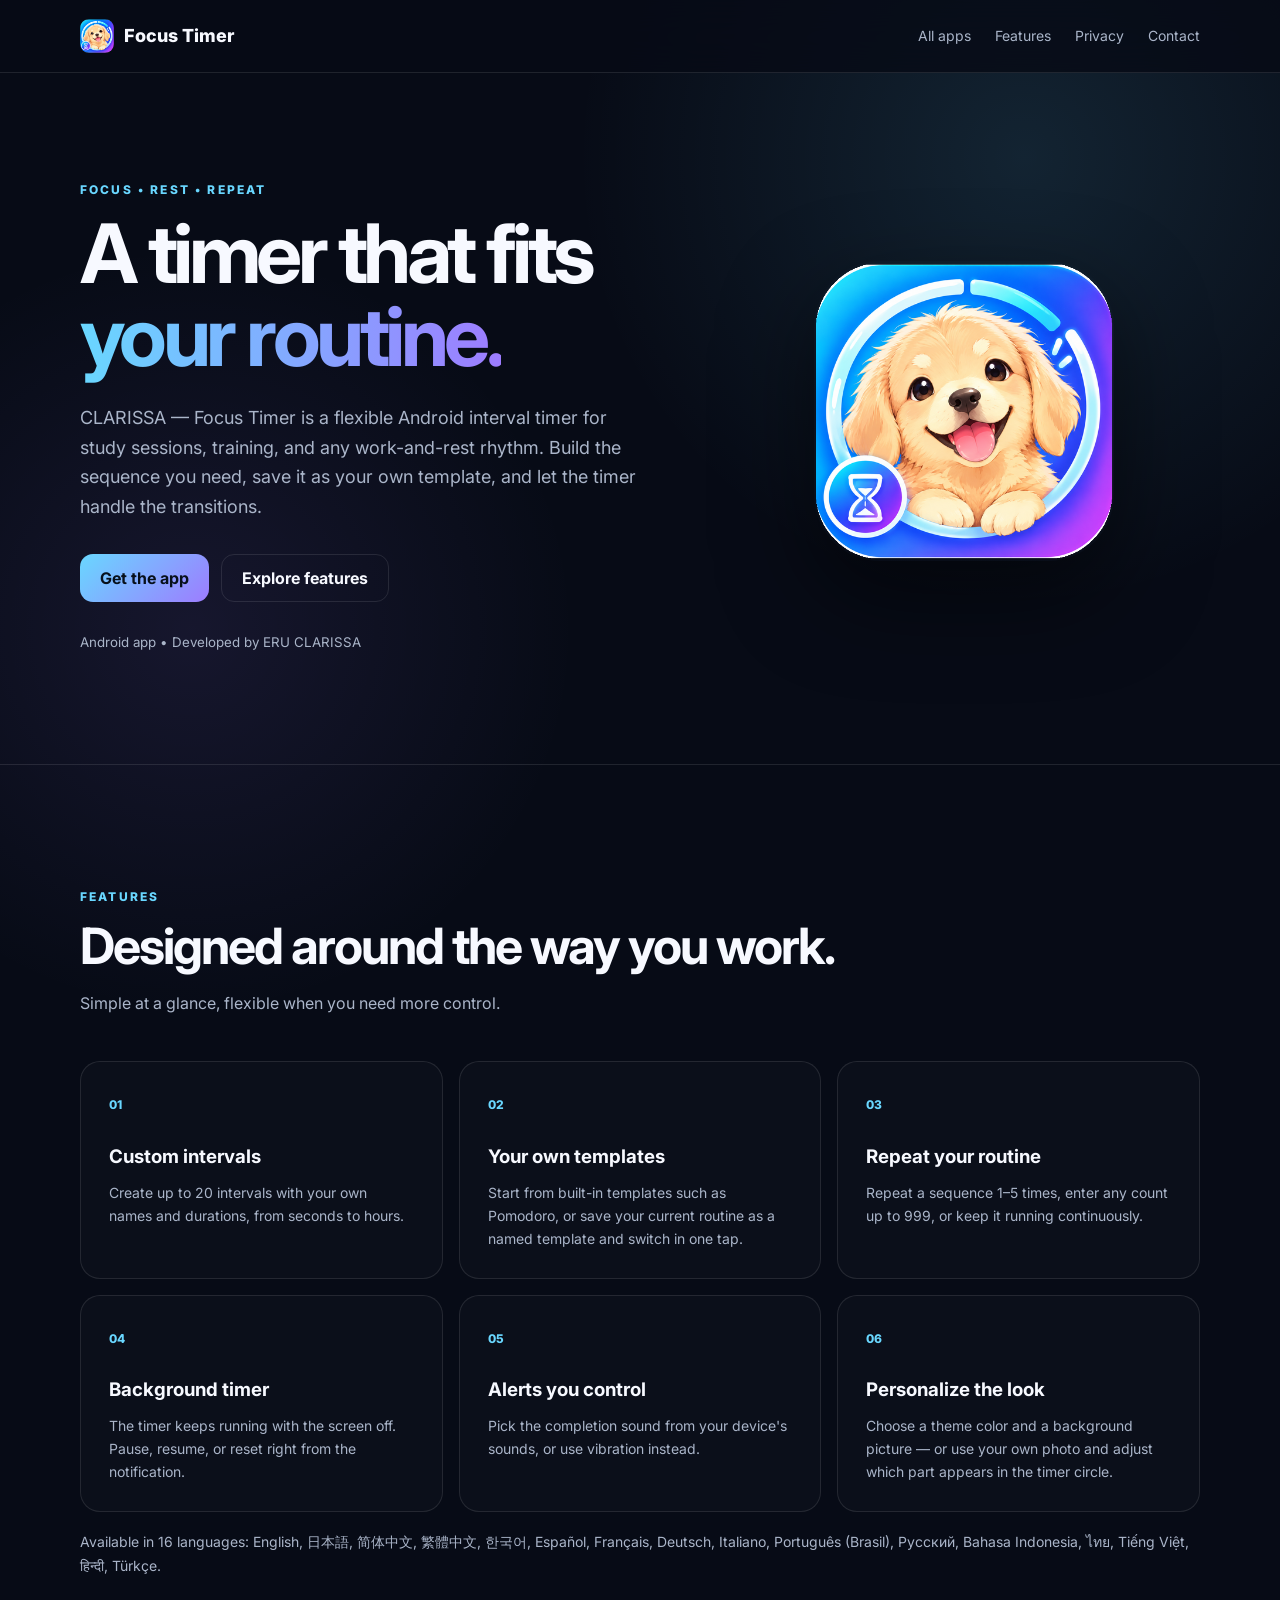
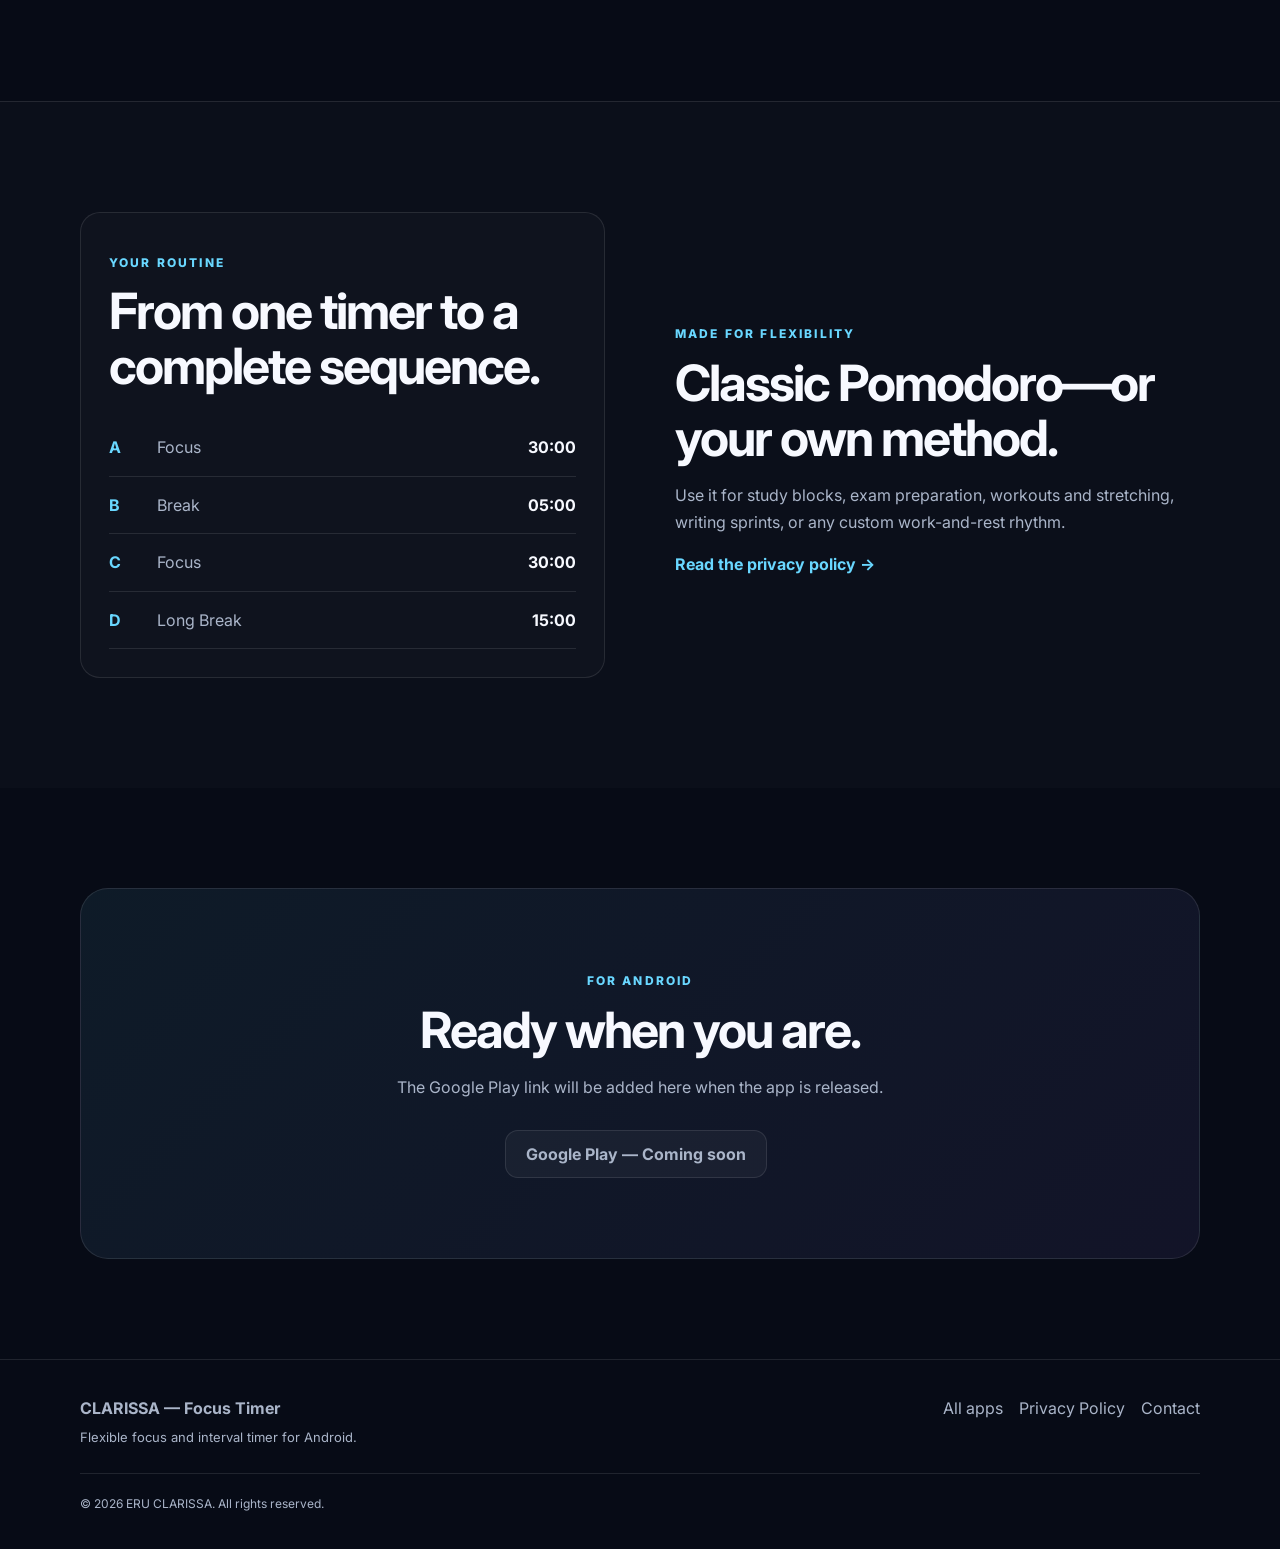
==== index.html @ 307b16e1 "Add files via upload" ====
<!doctype html>
<html lang="en">
<head>
<meta charset="utf-8"><meta name="viewport" content="width=device-width,initial-scale=1">
<meta name="description" content="CLARISSA — Focus Timer: a flexible Android focus and interval timer for study and training.">
<title>CLARISSA — Focus Timer</title><link rel="stylesheet" href="../styles.css?v=2">
<link rel="icon" href="icon.png">
</head>
<body>
<header><nav class="nav wrap"><a class="brand" href="./"><img src="icon.png" alt="" width="34" height="34" style="width:34px;height:34px;border-radius:9px"> Focus Timer</a>
<div><a href="../">All apps</a><a class="hide-sm" href="#features">Features</a><a href="privacy.html">Privacy</a><a href="../contact.html">Contact</a></div></nav></header>
<main>
<section class="hero"><div class="wrap hero-grid"><div>
<p class="eyebrow">FOCUS • REST • REPEAT</p>
<h1>A timer that fits <span>your routine.</span></h1>
<p class="lead">CLARISSA — Focus Timer is a flexible Android interval timer for study sessions, training, and any work-and-rest rhythm. Build the sequence you need, save it as your own template, and let the timer handle the transitions.</p>
<p><a class="btn primary" href="#download">Get the app</a> <a class="btn" href="#features">Explore features</a></p>
<small>Android app • Developed by ERU CLARISSA</small>
</div>
<img class="hero-icon" src="icon.png" alt="CLARISSA — Focus Timer app icon">
</div></section>

<section id="features" class="section"><div class="wrap"><p class="eyebrow">FEATURES</p><h2>Designed around the way you work.</h2><p class="muted intro">Simple at a glance, flexible when you need more control.</p>
<div class="grid">
<article><i>01</i><h3>Custom intervals</h3><p>Create up to 20 intervals with your own names and durations, from seconds to hours.</p></article>
<article><i>02</i><h3>Your own templates</h3><p>Start from built-in templates such as Pomodoro, or save your current routine as a named template and switch in one tap.</p></article>
<article><i>03</i><h3>Repeat your routine</h3><p>Repeat a sequence 1–5 times, enter any count up to 999, or keep it running continuously.</p></article>
<article><i>04</i><h3>Background timer</h3><p>The timer keeps running with the screen off. Pause, resume, or reset right from the notification.</p></article>
<article><i>05</i><h3>Alerts you control</h3><p>Pick the completion sound from your device's sounds, or use vibration instead.</p></article>
<article><i>06</i><h3>Personalize the look</h3><p>Choose a theme color and a background picture — or use your own photo and adjust which part appears in the timer circle.</p></article>
</div>
<p class="langs">Available in 16 languages: English, 日本語, 简体中文, 繁體中文, 한국어, Español, Français, Deutsch, Italiano, Português (Brasil), Русский, Bahasa Indonesia, ไทย, Tiếng Việt, हिन्दी, Türkçe.</p>
</div></section>

<section class="showcase"><div class="wrap split"><div class="panel"><p class="eyebrow">YOUR ROUTINE</p><h2>From one timer to a complete sequence.</h2>
<div class="routine"><div><b>A</b><span>Focus</span><strong>30:00</strong></div><div><b>B</b><span>Break</span><strong>05:00</strong></div><div><b>C</b><span>Focus</span><strong>30:00</strong></div><div><b>D</b><span>Long Break</span><strong>15:00</strong></div></div></div>
<div><p class="eyebrow">MADE FOR FLEXIBILITY</p><h2>Classic Pomodoro—or your own method.</h2><p class="muted">Use it for study blocks, exam preparation, workouts and stretching, writing sprints, or any custom work-and-rest rhythm.</p><a class="link" href="privacy.html">Read the privacy policy →</a></div></div></section>

<section id="download" class="download"><div class="wrap cta"><p class="eyebrow">FOR ANDROID</p><h2>Ready when you are.</h2><p class="muted">The Google Play link will be added here when the app is released.</p><span class="btn disabled">Google Play — Coming soon</span></div></section>
</main>
<footer><div class="wrap foot"><div><b>CLARISSA — Focus Timer</b><p>Flexible focus and interval timer for Android.</p></div><div><a href="../">All apps</a>　<a href="privacy.html">Privacy Policy</a>　<a href="../contact.html">Contact</a></div></div><div class="wrap copy">© 2026 ERU CLARISSA. All rights reserved.</div></footer>
</body></html>
---- styles.css ----
@import url('https://fonts.googleapis.com/css2?family=Inter:wght@400;500;600;700;800&display=swap');
:root{--bg:#070b16;--surface:#101728;--text:#f7f9ff;--muted:#aab5c9;--line:rgba(255,255,255,.1);--a:#69d7ff;--b:#9d7cff;--max:1120px}
*{box-sizing:border-box}html{scroll-behavior:smooth}body{margin:0;background:radial-gradient(circle at 80% 5%,rgba(105,215,255,.12),transparent 28rem),radial-gradient(circle at 15% 20%,rgba(157,124,255,.1),transparent 24rem),var(--bg);color:var(--text);font:16px/1.65 Inter,system-ui,sans-serif}a{color:inherit;text-decoration:none}.wrap{width:min(calc(100% - 40px),var(--max));margin:auto}
header{position:sticky;top:0;z-index:5;background:rgba(7,11,22,.8);backdrop-filter:blur(18px);border-bottom:1px solid var(--line)}.nav{height:72px;display:flex;align-items:center;justify-content:space-between}.nav>div{display:flex;gap:24px;color:var(--muted);font-size:14px}.brand{display:flex;align-items:center;gap:10px;font-weight:800;font-size:18px}.brand b{display:grid;place-items:center;width:34px;height:34px;border-radius:11px;background:linear-gradient(135deg,var(--a),var(--b));color:#07101b}
.hero{padding:95px 0 110px}.hero-grid{display:grid;grid-template-columns:1.1fr .9fr;gap:70px;align-items:center}.eyebrow{color:var(--a);font-size:12px;font-weight:800;letter-spacing:.18em}.hero h1,.legal h1{font-size:clamp(48px,7vw,82px);line-height:1.02;letter-spacing:-.055em;margin:0 0 24px}.hero h1 span{background:linear-gradient(90deg,var(--a),var(--b));background-clip:text;color:transparent}.lead{color:var(--muted);font-size:18px;max-width:650px}.btn{display:inline-flex;align-items:center;justify-content:center;min-height:48px;padding:0 20px;border:1px solid var(--line);border-radius:13px;font-weight:700;margin:14px 8px 10px 0}.primary{background:linear-gradient(135deg,var(--a),var(--b));color:#07101b;border:0}.disabled{color:var(--muted);background:rgba(255,255,255,.04)}small,.muted{color:var(--muted)}
.phone{width:min(320px,80vw);padding:12px;border-radius:38px;background:linear-gradient(145deg,#29354e,#080c16);box-shadow:0 35px 90px #0007;margin:auto}.screen{aspect-ratio:.54;border-radius:28px;padding:35px 20px;display:flex;flex-direction:column;align-items:center;background:#0c1425}.screen>small:first-child{color:var(--a);letter-spacing:.2em;font-weight:800}.ring{width:210px;height:210px;border-radius:50%;margin:35px 0 22px;display:grid;place-items:center;background:conic-gradient(var(--a) 0 72%,#ffffff14 72%)}.ring>div{width:194px;height:194px;border-radius:50%;display:grid;place-items:center;align-content:center;background:#0c1425;text-align:center}.ring strong{font-size:38px;display:block}.controls{margin-top:auto;font-size:20px}
.section,.showcase{padding:110px 0;border-top:1px solid var(--line)}h2{font-size:clamp(32px,4vw,50px);line-height:1.1;letter-spacing:-.04em;margin:0 0 16px}.intro{margin-bottom:45px}.grid{display:grid;grid-template-columns:repeat(3,1fr);gap:16px}.grid article,.panel{padding:28px;border:1px solid var(--line);border-radius:20px;background:#ffffff05}.grid i{color:var(--a);font-style:normal;font-weight:800;font-size:12px}.grid h3{margin:25px 0 8px}.grid p{color:var(--muted);margin:0;font-size:14px}.showcase{background:#ffffff04}.split{display:grid;grid-template-columns:1fr 1fr;gap:70px;align-items:center}.routine{margin-top:25px}.routine div{display:grid;grid-template-columns:34px 1fr auto;gap:14px;padding:15px 0;border-bottom:1px solid var(--line)}.routine b{color:var(--a)}.routine span{color:var(--muted)}.link{color:var(--a);font-weight:700}.download{padding:100px 0}.cta{text-align:center;padding:70px 30px;border:1px solid var(--line);border-radius:28px;background:linear-gradient(135deg,#69d7ff14,#9d7cff14)}footer{border-top:1px solid var(--line);padding:35px 0;color:var(--muted)}.foot{display:flex;justify-content:space-between;gap:30px}.foot p{margin:5px 0;font-size:13px}.copy{border-top:1px solid var(--line);padding-top:20px;margin-top:20px;font-size:12px}.legal{padding:90px 0}.narrow{max-width:820px}.legal h2{font-size:27px;margin-top:45px}.legal p{color:var(--muted)}
@media(max-width:800px){.hero-grid,.split{grid-template-columns:1fr}.phone{order:-1}.grid{grid-template-columns:1fr}.foot{flex-direction:column}.hero{padding-top:60px}}
/* ---- added 2026-10: app list & app page ---- */
.apps{padding:80px 0 110px}
.app-list{display:grid;grid-template-columns:repeat(auto-fill,minmax(300px,1fr));gap:18px;margin-top:40px}
.app-card{display:flex;gap:20px;align-items:center;padding:24px;border:1px solid var(--line);border-radius:22px;background:#ffffff05;transition:border-color .2s,background .2s,transform .2s}
.app-card:hover{border-color:rgba(105,215,255,.45);background:#ffffff0a;transform:translateY(-2px)}
.app-card img{width:84px;height:84px;border-radius:20px;flex:none}
.app-card h3{margin:0 0 4px;font-size:20px}
.app-card p{margin:0;color:var(--muted);font-size:14px}
.tag{display:inline-block;margin-top:10px;padding:3px 10px;border:1px solid var(--line);border-radius:99px;font-size:12px;color:var(--a)}
.hero-icon{width:min(300px,70vw);aspect-ratio:1;border-radius:22%;margin:auto;display:block;box-shadow:0 35px 90px #0008}
.langs{color:var(--muted);font-size:14px;margin-top:18px}
.brand img{width:34px;height:34px;border-radius:9px}
.brand{white-space:nowrap}
@media(max-width:600px){.nav>div{gap:14px;font-size:13px}.nav .hide-sm{display:none}}
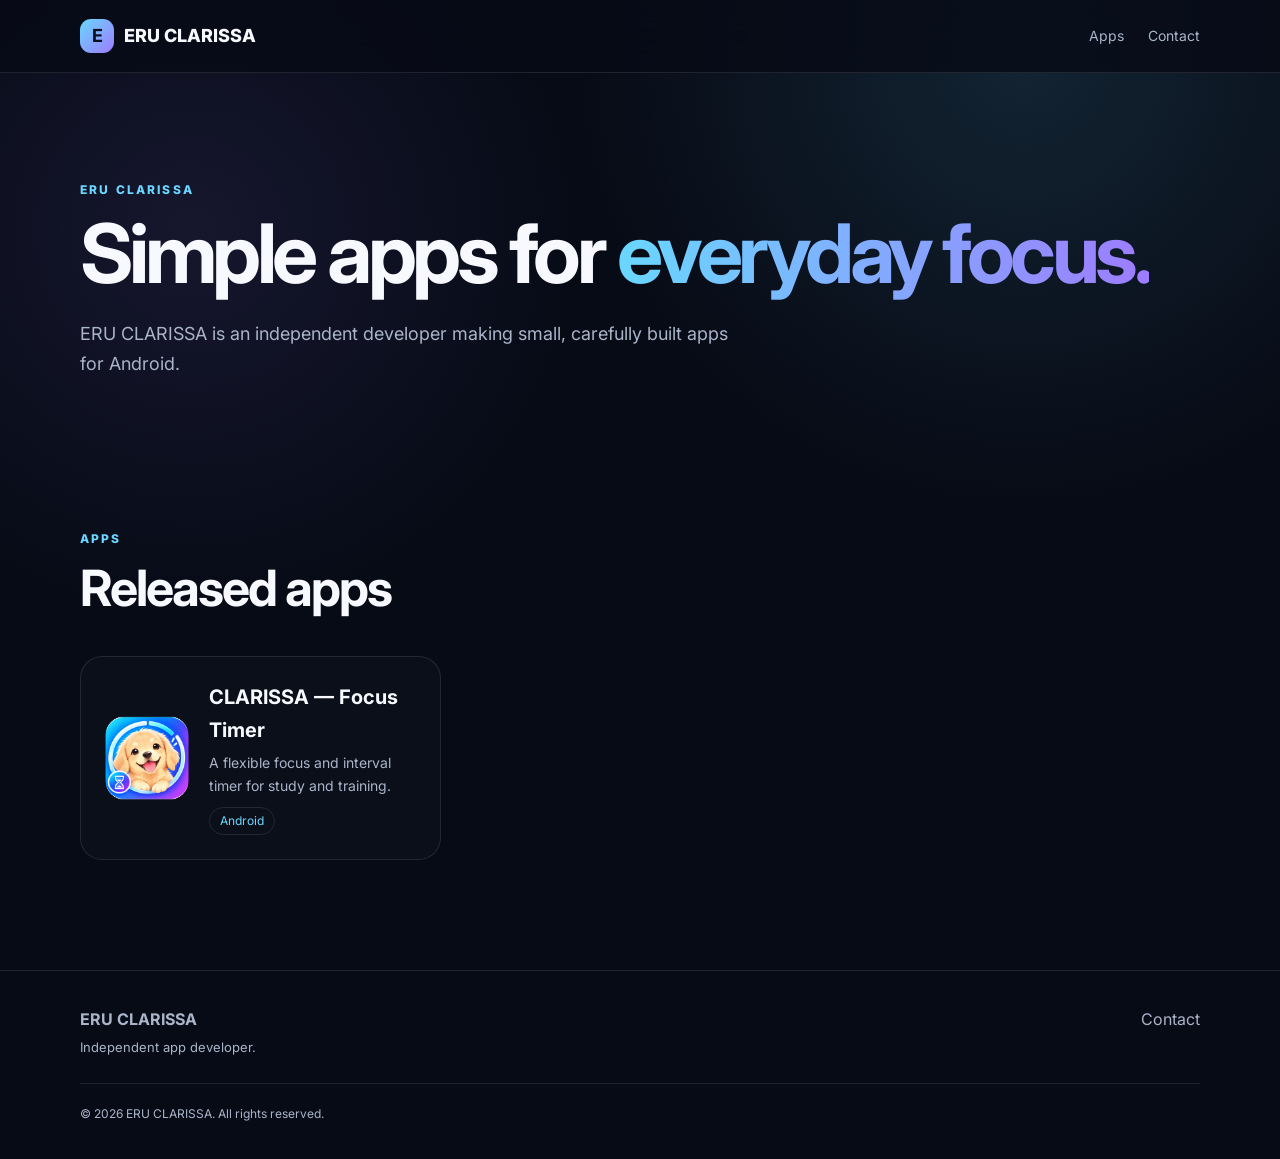
==== commit 0ed74058: "Add files via upload" ====
--- a/index.html
+++ b/index.html
@@ -2,41 +2,28 @@
 <html lang="en">
 <head>
 <meta charset="utf-8"><meta name="viewport" content="width=device-width,initial-scale=1">
-<meta name="description" content="CLARISSA — Focus Timer: a flexible Android focus and interval timer for study and training.">
-<title>CLARISSA — Focus Timer</title><link rel="stylesheet" href="../styles.css?v=2">
-<link rel="icon" href="icon.png">
+<meta name="description" content="Apps by ERU CLARISSA.">
+<title>ERU CLARISSA — Apps</title><link rel="stylesheet" href="styles.css?v=2">
 </head>
 <body>
-<header><nav class="nav wrap"><a class="brand" href="./"><img src="icon.png" alt="" width="34" height="34" style="width:34px;height:34px;border-radius:9px"> Focus Timer</a>
-<div><a href="../">All apps</a><a class="hide-sm" href="#features">Features</a><a href="privacy.html">Privacy</a><a href="../contact.html">Contact</a></div></nav></header>
+<header><nav class="nav wrap"><a class="brand" href="index.html"><b>E</b> ERU CLARISSA</a>
+<div><a href="#apps">Apps</a><a href="contact.html">Contact</a></div></nav></header>
 <main>
-<section class="hero"><div class="wrap hero-grid"><div>
-<p class="eyebrow">FOCUS • REST • REPEAT</p>
-<h1>A timer that fits <span>your routine.</span></h1>
-<p class="lead">CLARISSA — Focus Timer is a flexible Android interval timer for study sessions, training, and any work-and-rest rhythm. Build the sequence you need, save it as your own template, and let the timer handle the transitions.</p>
-<p><a class="btn primary" href="#download">Get the app</a> <a class="btn" href="#features">Explore features</a></p>
-<small>Android app • Developed by ERU CLARISSA</small>
-</div>
-<img class="hero-icon" src="icon.png" alt="CLARISSA — Focus Timer app icon">
+<section class="hero" style="padding-bottom:40px"><div class="wrap">
+<p class="eyebrow">ERU CLARISSA</p>
+<h1>Simple apps for <span>everyday focus.</span></h1>
+<p class="lead">ERU CLARISSA is an independent developer making small, carefully built apps for Android.</p>
 </div></section>
 
-<section id="features" class="section"><div class="wrap"><p class="eyebrow">FEATURES</p><h2>Designed around the way you work.</h2><p class="muted intro">Simple at a glance, flexible when you need more control.</p>
-<div class="grid">
-<article><i>01</i><h3>Custom intervals</h3><p>Create up to 20 intervals with your own names and durations, from seconds to hours.</p></article>
-<article><i>02</i><h3>Your own templates</h3><p>Start from built-in templates such as Pomodoro, or save your current routine as a named template and switch in one tap.</p></article>
-<article><i>03</i><h3>Repeat your routine</h3><p>Repeat a sequence 1–5 times, enter any count up to 999, or keep it running continuously.</p></article>
-<article><i>04</i><h3>Background timer</h3><p>The timer keeps running with the screen off. Pause, resume, or reset right from the notification.</p></article>
-<article><i>05</i><h3>Alerts you control</h3><p>Pick the completion sound from your device's sounds, or use vibration instead.</p></article>
-<article><i>06</i><h3>Personalize the look</h3><p>Choose a theme color and a background picture — or use your own photo and adjust which part appears in the timer circle.</p></article>
+<section id="apps" class="apps"><div class="wrap">
+<p class="eyebrow">APPS</p><h2>Released apps</h2>
+<div class="app-list">
+<a class="app-card" href="focusflow/">
+<img src="focusflow/icon.png" alt="CLARISSA — Focus Timer icon">
+<div><h3>CLARISSA — Focus Timer</h3><p>A flexible focus and interval timer for study and training.</p><span class="tag">Android</span></div>
+</a>
 </div>
-<p class="langs">Available in 16 languages: English, 日本語, 简体中文, 繁體中文, 한국어, Español, Français, Deutsch, Italiano, Português (Brasil), Русский, Bahasa Indonesia, ไทย, Tiếng Việt, हिन्दी, Türkçe.</p>
 </div></section>
-
-<section class="showcase"><div class="wrap split"><div class="panel"><p class="eyebrow">YOUR ROUTINE</p><h2>From one timer to a complete sequence.</h2>
-<div class="routine"><div><b>A</b><span>Focus</span><strong>30:00</strong></div><div><b>B</b><span>Break</span><strong>05:00</strong></div><div><b>C</b><span>Focus</span><strong>30:00</strong></div><div><b>D</b><span>Long Break</span><strong>15:00</strong></div></div></div>
-<div><p class="eyebrow">MADE FOR FLEXIBILITY</p><h2>Classic Pomodoro—or your own method.</h2><p class="muted">Use it for study blocks, exam preparation, workouts and stretching, writing sprints, or any custom work-and-rest rhythm.</p><a class="link" href="privacy.html">Read the privacy policy →</a></div></div></section>
-
-<section id="download" class="download"><div class="wrap cta"><p class="eyebrow">FOR ANDROID</p><h2>Ready when you are.</h2><p class="muted">The Google Play link will be added here when the app is released.</p><span class="btn disabled">Google Play — Coming soon</span></div></section>
 </main>
-<footer><div class="wrap foot"><div><b>CLARISSA — Focus Timer</b><p>Flexible focus and interval timer for Android.</p></div><div><a href="../">All apps</a>　<a href="privacy.html">Privacy Policy</a>　<a href="../contact.html">Contact</a></div></div><div class="wrap copy">© 2026 ERU CLARISSA. All rights reserved.</div></footer>
+<footer><div class="wrap foot"><div><b>ERU CLARISSA</b><p>Independent app developer.</p></div><div><a href="contact.html">Contact</a></div></div><div class="wrap copy">© 2026 ERU CLARISSA. All rights reserved.</div></footer>
 </body></html>
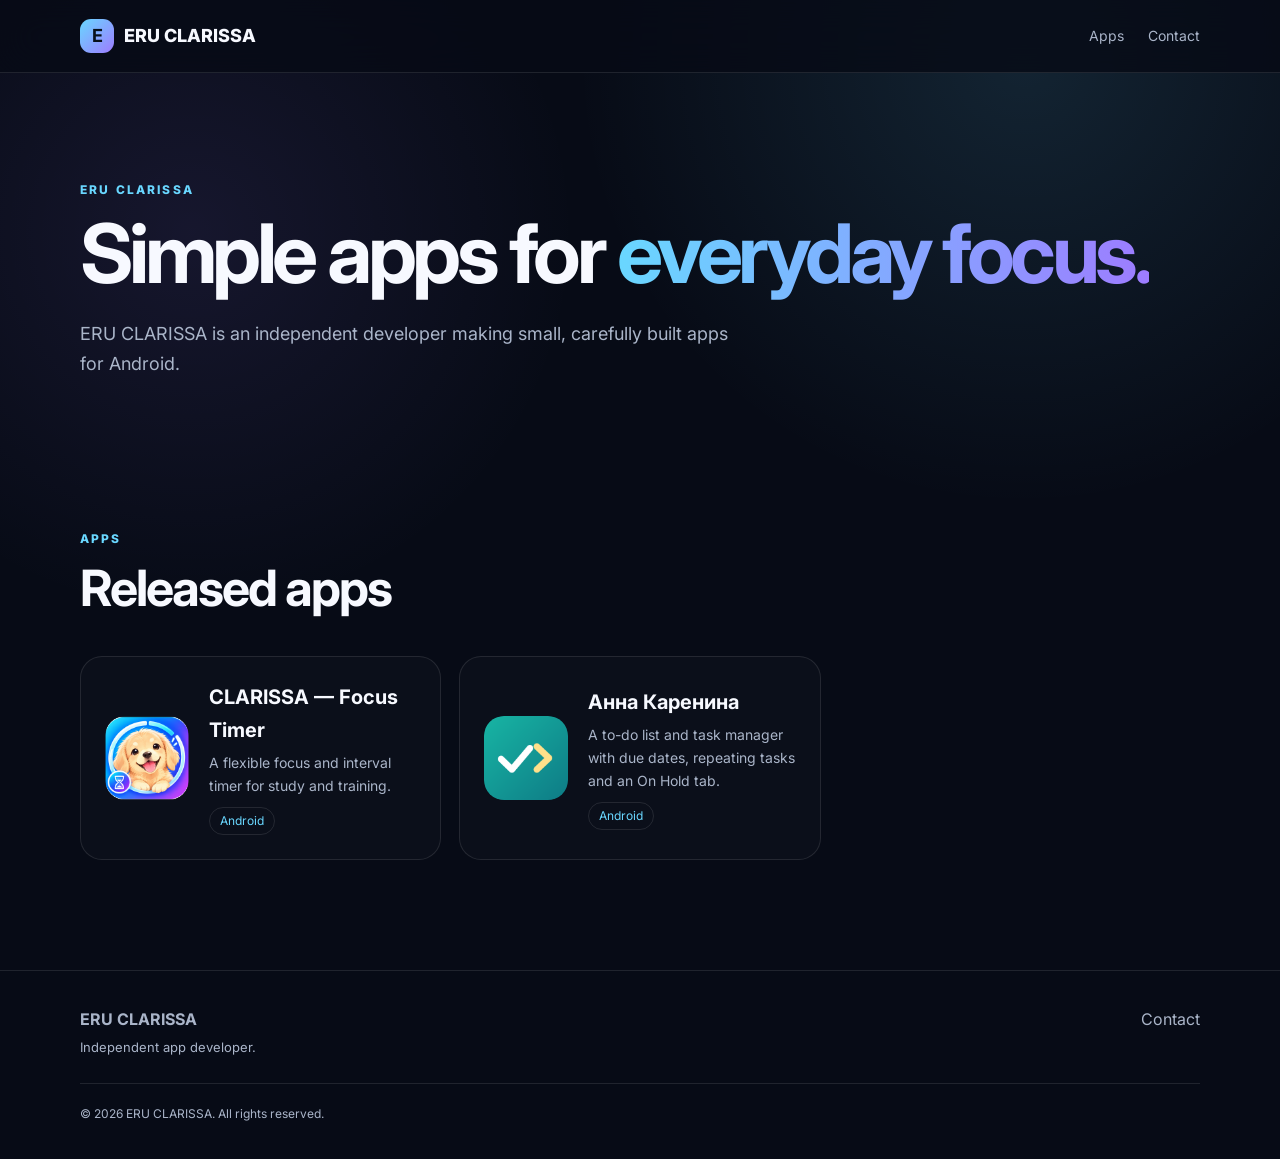
==== commit cbe758c5: "Add files via upload" ====
--- a/index.html
+++ b/index.html
@@ -22,6 +22,10 @@
 <img src="focusflow/icon.png" alt="CLARISSA — Focus Timer icon">
 <div><h3>CLARISSA — Focus Timer</h3><p>A flexible focus and interval timer for study and training.</p><span class="tag">Android</span></div>
 </a>
+<a class="app-card" href="annakarenina/">
+<img src="annakarenina/icon.png" alt="Анна Каренина icon">
+<div><h3>Анна Каренина</h3><p>A to-do list and task manager with due dates, repeating tasks and an On Hold tab.</p><span class="tag">Android</span></div>
+</a>
 </div>
 </div></section>
 </main>
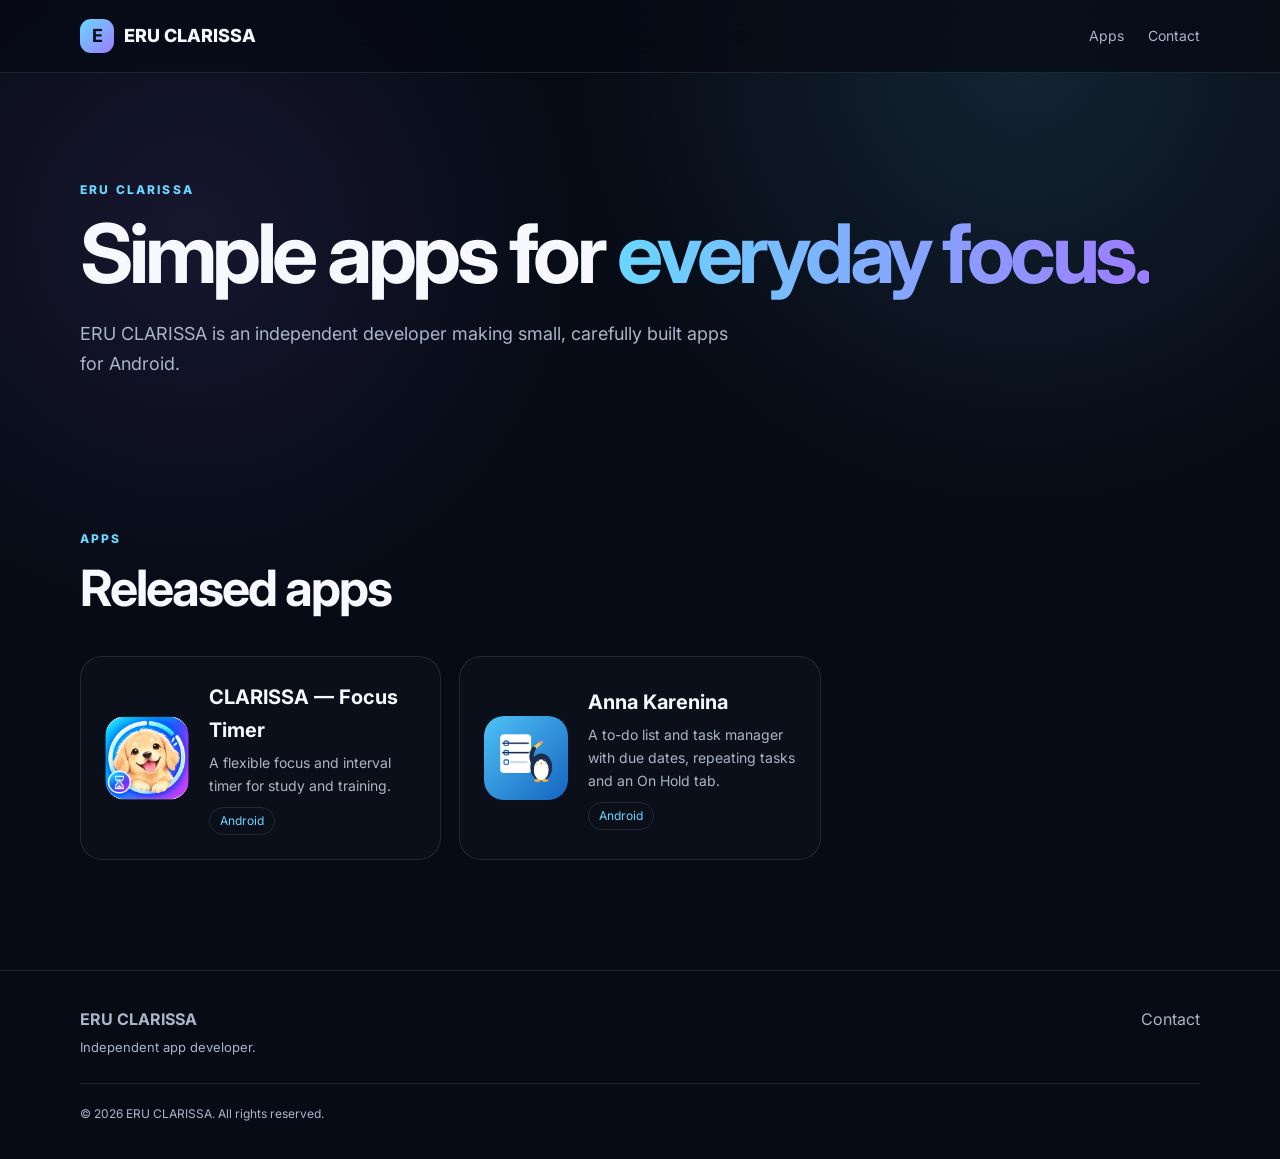
==== commit b9a11b60: "Add files via upload" ====
--- a/index.html
+++ b/index.html
@@ -23,8 +23,8 @@
 <div><h3>CLARISSA — Focus Timer</h3><p>A flexible focus and interval timer for study and training.</p><span class="tag">Android</span></div>
 </a>
 <a class="app-card" href="annakarenina/">
-<img src="annakarenina/icon.png" alt="Анна Каренина icon">
-<div><h3>Анна Каренина</h3><p>A to-do list and task manager with due dates, repeating tasks and an On Hold tab.</p><span class="tag">Android</span></div>
+<img src="annakarenina/icon.png" alt="Anna Karenina icon">
+<div><h3>Anna Karenina</h3><p>A to-do list and task manager with due dates, repeating tasks and an On Hold tab.</p><span class="tag">Android</span></div>
 </a>
 </div>
 </div></section>
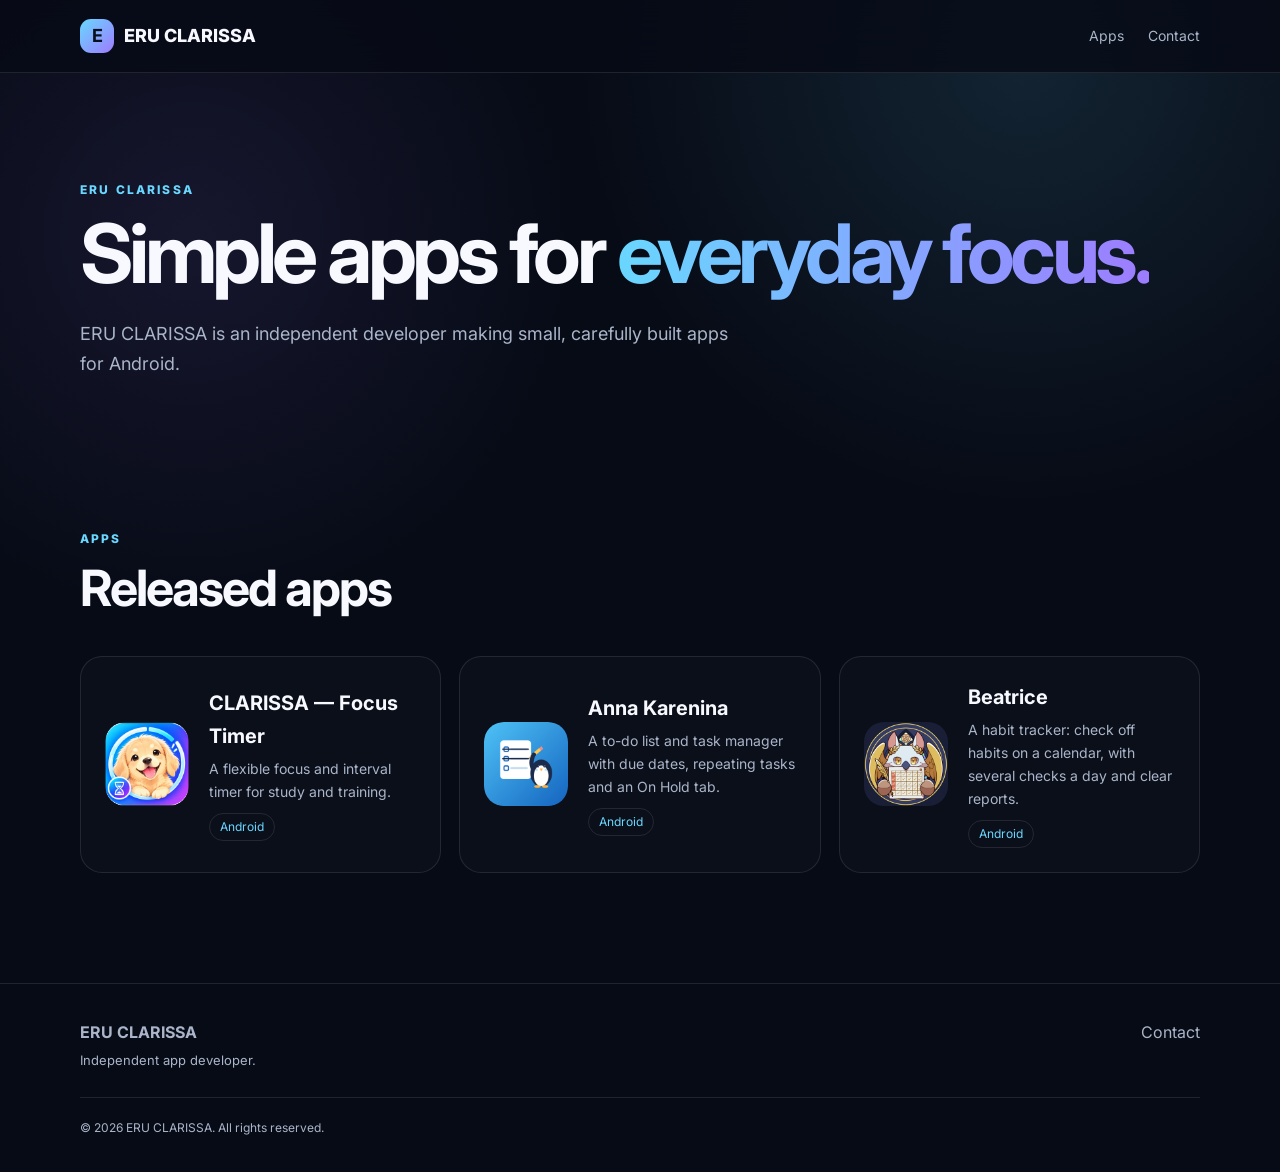
==== commit b07fc192: "Add files via upload" ====
--- a/index.html
+++ b/index.html
@@ -26,6 +26,10 @@
 <img src="annakarenina/icon.png" alt="Anna Karenina icon">
 <div><h3>Anna Karenina</h3><p>A to-do list and task manager with due dates, repeating tasks and an On Hold tab.</p><span class="tag">Android</span></div>
 </a>
+<a class="app-card" href="beatrice/">
+<img src="beatrice/icon.png" alt="Beatrice icon">
+<div><h3>Beatrice</h3><p>A habit tracker: check off habits on a calendar, with several checks a day and clear reports.</p><span class="tag">Android</span></div>
+</a>
 </div>
 </div></section>
 </main>
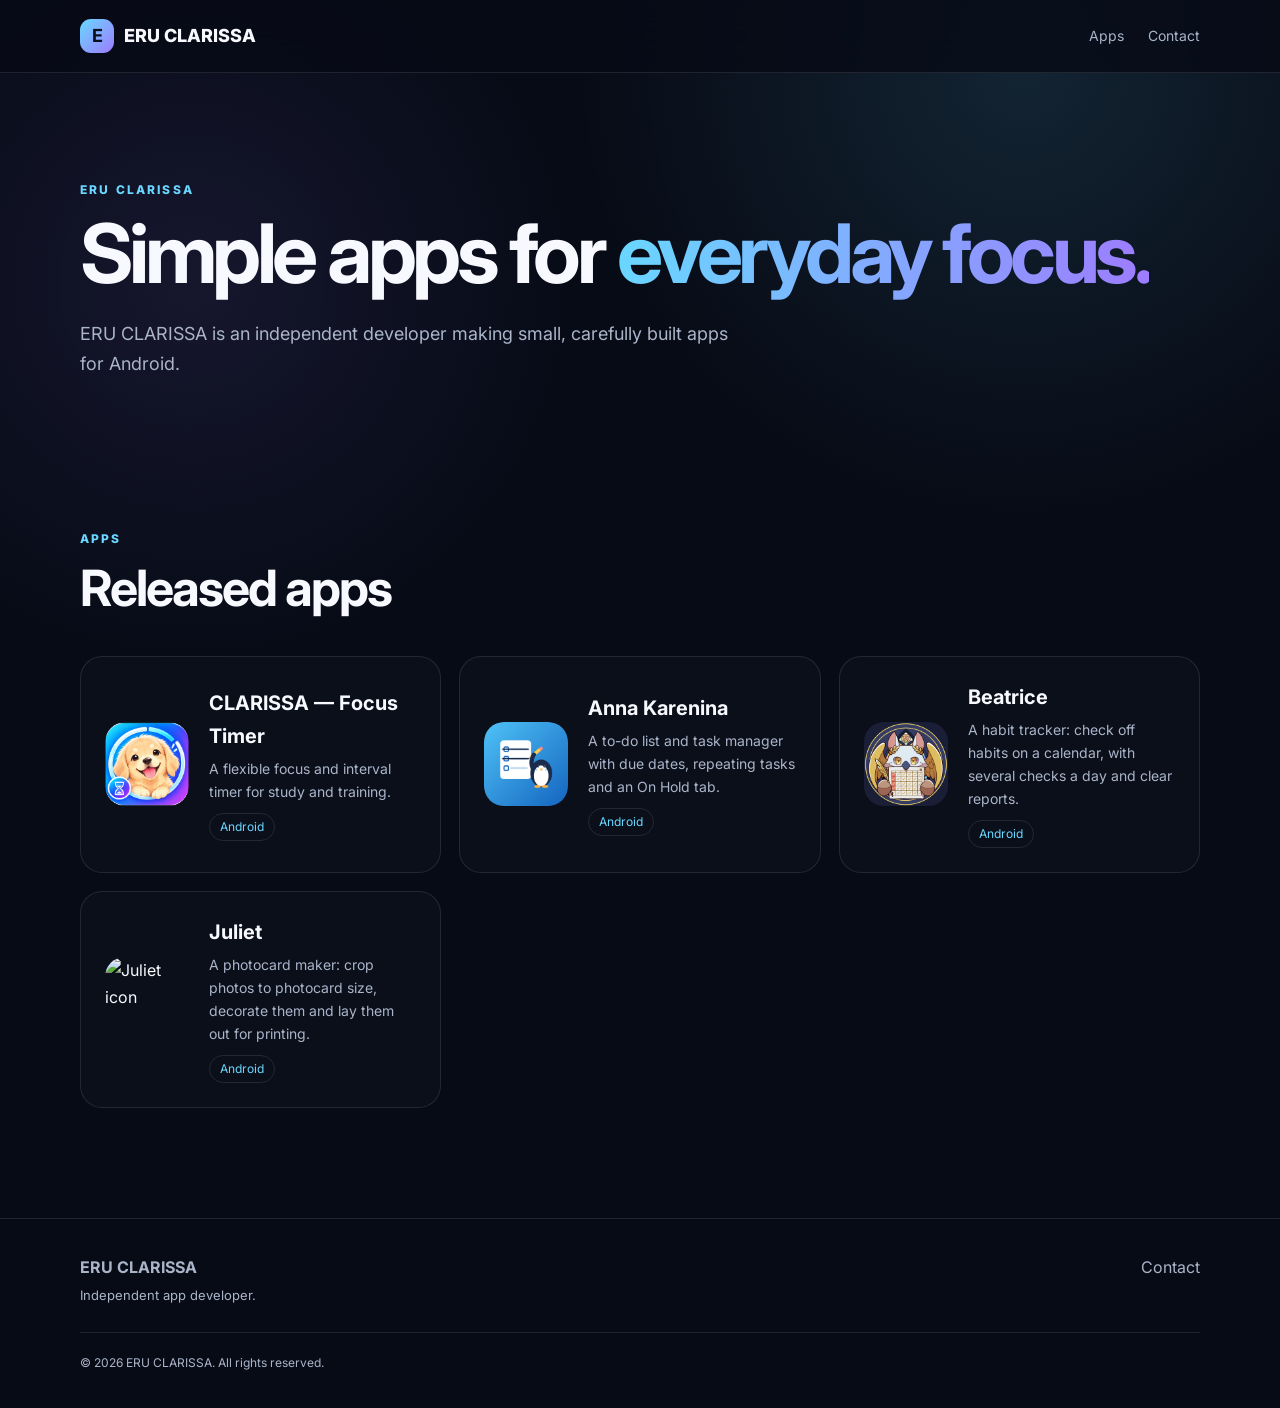
==== commit ed782aab: "Add files via upload" ====
--- a/index.html
+++ b/index.html
@@ -30,6 +30,10 @@
 <img src="beatrice/icon.png" alt="Beatrice icon">
 <div><h3>Beatrice</h3><p>A habit tracker: check off habits on a calendar, with several checks a day and clear reports.</p><span class="tag">Android</span></div>
 </a>
+<a class="app-card" href="juliet/">
+<img src="juliet/icon.png" alt="Juliet icon">
+<div><h3>Juliet</h3><p>A photocard maker: crop photos to photocard size, decorate them and lay them out for printing.</p><span class="tag">Android</span></div>
+</a>
 </div>
 </div></section>
 </main>
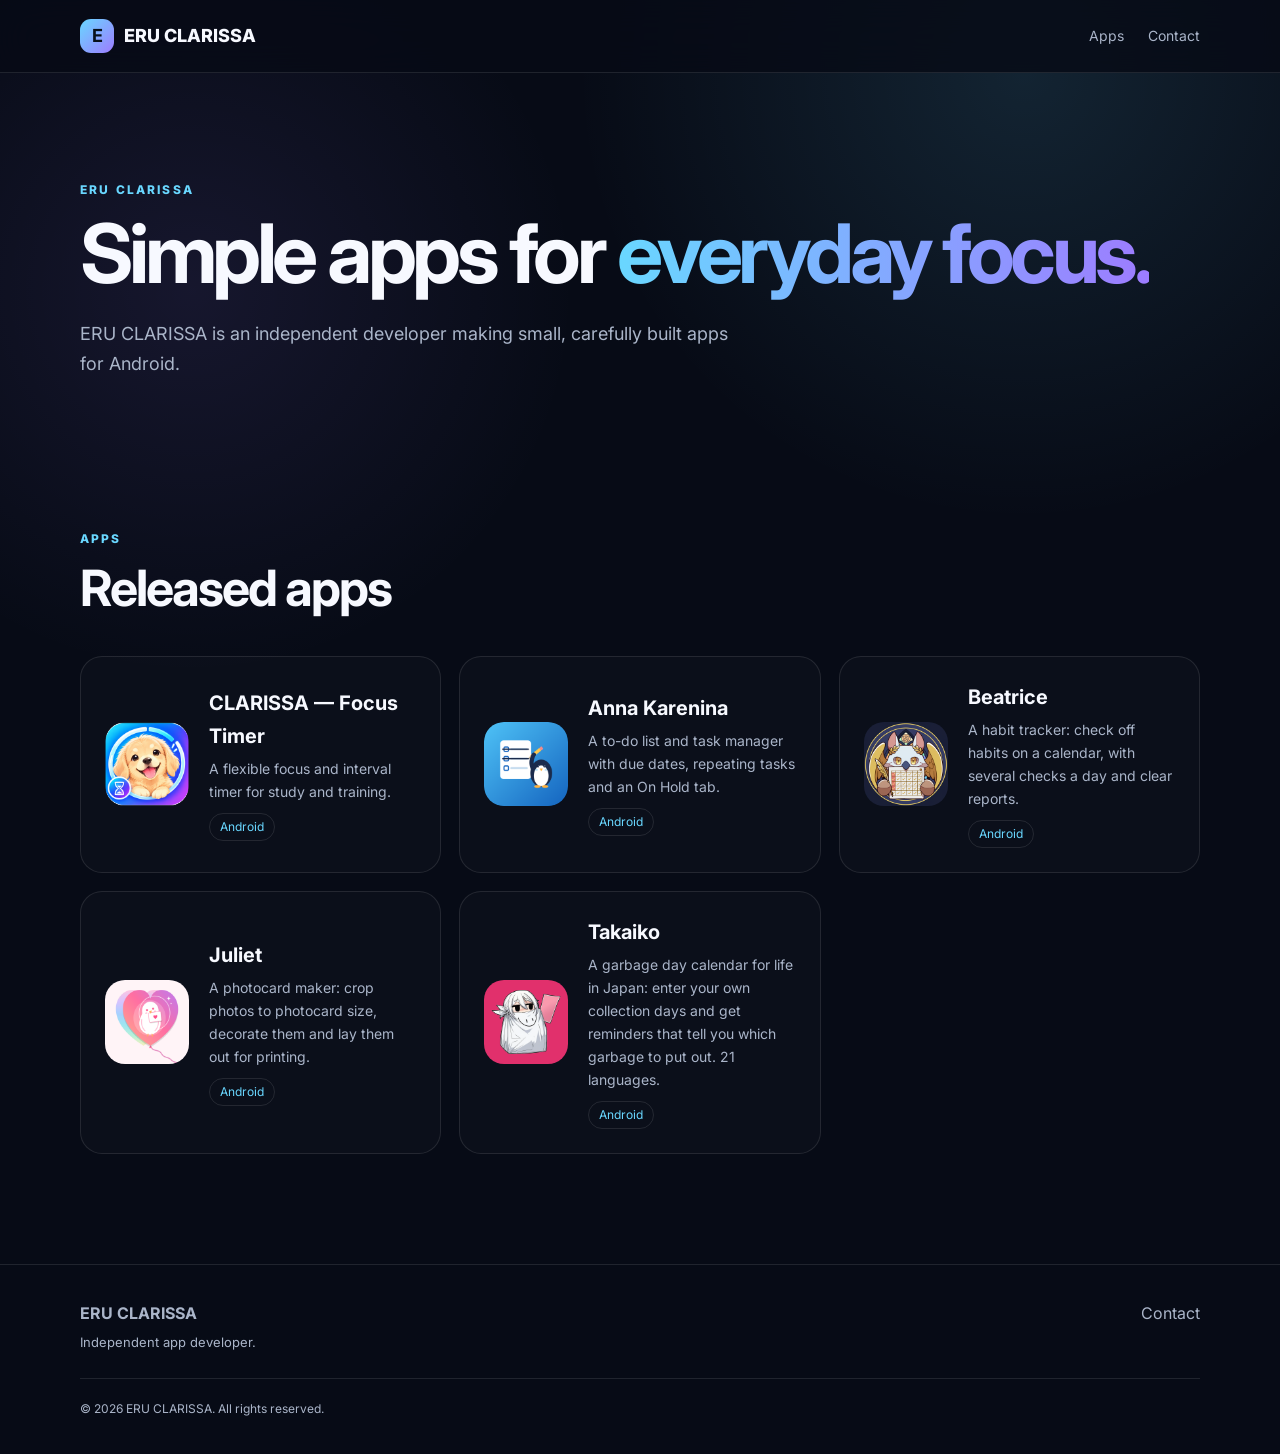
==== commit 44ce69fa: "Add files via upload" ====
--- a/index.html
+++ b/index.html
@@ -34,6 +34,10 @@
 <img src="juliet/icon.png" alt="Juliet icon">
 <div><h3>Juliet</h3><p>A photocard maker: crop photos to photocard size, decorate them and lay them out for printing.</p><span class="tag">Android</span></div>
 </a>
+<a class="app-card" href="takaiko/">
+<img src="takaiko/icon.png" alt="Takaiko icon">
+<div><h3>Takaiko</h3><p>A garbage day calendar for life in Japan: enter your own collection days and get reminders that tell you which garbage to put out. 21 languages.</p><span class="tag">Android</span></div>
+</a>
 </div>
 </div></section>
 </main>
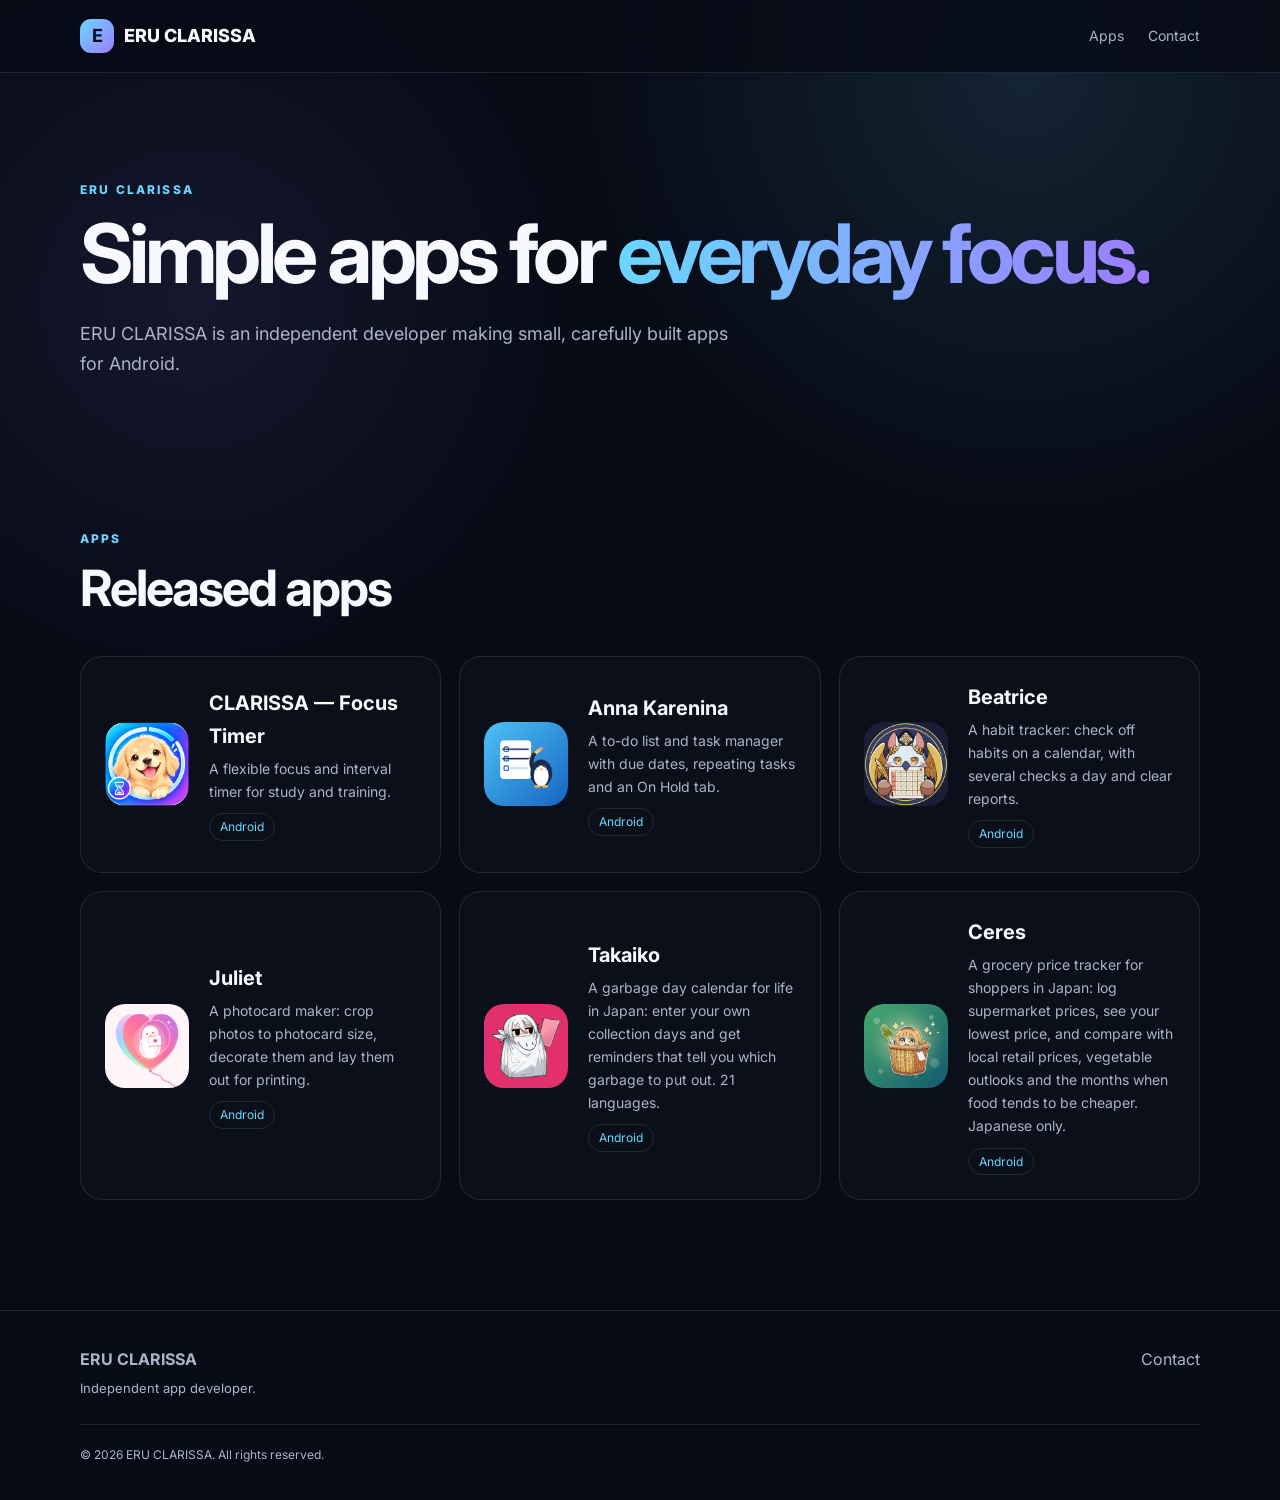
==== commit 9e5400bc: "Add files via upload" ====
--- a/index.html
+++ b/index.html
@@ -1,45 +1,49 @@
-<!doctype html>
-<html lang="en">
-<head>
-<meta charset="utf-8"><meta name="viewport" content="width=device-width,initial-scale=1">
-<meta name="description" content="Apps by ERU CLARISSA.">
-<title>ERU CLARISSA — Apps</title><link rel="stylesheet" href="styles.css?v=2">
-</head>
-<body>
-<header><nav class="nav wrap"><a class="brand" href="index.html"><b>E</b> ERU CLARISSA</a>
-<div><a href="#apps">Apps</a><a href="contact.html">Contact</a></div></nav></header>
-<main>
-<section class="hero" style="padding-bottom:40px"><div class="wrap">
-<p class="eyebrow">ERU CLARISSA</p>
-<h1>Simple apps for <span>everyday focus.</span></h1>
-<p class="lead">ERU CLARISSA is an independent developer making small, carefully built apps for Android.</p>
-</div></section>
-
-<section id="apps" class="apps"><div class="wrap">
-<p class="eyebrow">APPS</p><h2>Released apps</h2>
-<div class="app-list">
-<a class="app-card" href="focusflow/">
-<img src="focusflow/icon.png" alt="CLARISSA — Focus Timer icon">
-<div><h3>CLARISSA — Focus Timer</h3><p>A flexible focus and interval timer for study and training.</p><span class="tag">Android</span></div>
-</a>
-<a class="app-card" href="annakarenina/">
-<img src="annakarenina/icon.png" alt="Anna Karenina icon">
-<div><h3>Anna Karenina</h3><p>A to-do list and task manager with due dates, repeating tasks and an On Hold tab.</p><span class="tag">Android</span></div>
-</a>
-<a class="app-card" href="beatrice/">
-<img src="beatrice/icon.png" alt="Beatrice icon">
-<div><h3>Beatrice</h3><p>A habit tracker: check off habits on a calendar, with several checks a day and clear reports.</p><span class="tag">Android</span></div>
-</a>
-<a class="app-card" href="juliet/">
-<img src="juliet/icon.png" alt="Juliet icon">
-<div><h3>Juliet</h3><p>A photocard maker: crop photos to photocard size, decorate them and lay them out for printing.</p><span class="tag">Android</span></div>
-</a>
-<a class="app-card" href="takaiko/">
-<img src="takaiko/icon.png" alt="Takaiko icon">
-<div><h3>Takaiko</h3><p>A garbage day calendar for life in Japan: enter your own collection days and get reminders that tell you which garbage to put out. 21 languages.</p><span class="tag">Android</span></div>
-</a>
-</div>
-</div></section>
-</main>
-<footer><div class="wrap foot"><div><b>ERU CLARISSA</b><p>Independent app developer.</p></div><div><a href="contact.html">Contact</a></div></div><div class="wrap copy">© 2026 ERU CLARISSA. All rights reserved.</div></footer>
-</body></html>
+<!doctype html>
+<html lang="en">
+<head>
+<meta charset="utf-8"><meta name="viewport" content="width=device-width,initial-scale=1">
+<meta name="description" content="Apps by ERU CLARISSA.">
+<title>ERU CLARISSA — Apps</title><link rel="stylesheet" href="styles.css?v=2">
+</head>
+<body>
+<header><nav class="nav wrap"><a class="brand" href="index.html"><b>E</b> ERU CLARISSA</a>
+<div><a href="#apps">Apps</a><a href="contact.html">Contact</a></div></nav></header>
+<main>
+<section class="hero" style="padding-bottom:40px"><div class="wrap">
+<p class="eyebrow">ERU CLARISSA</p>
+<h1>Simple apps for <span>everyday focus.</span></h1>
+<p class="lead">ERU CLARISSA is an independent developer making small, carefully built apps for Android.</p>
+</div></section>
+
+<section id="apps" class="apps"><div class="wrap">
+<p class="eyebrow">APPS</p><h2>Released apps</h2>
+<div class="app-list">
+<a class="app-card" href="focusflow/">
+<img src="focusflow/icon.png" alt="CLARISSA — Focus Timer icon">
+<div><h3>CLARISSA — Focus Timer</h3><p>A flexible focus and interval timer for study and training.</p><span class="tag">Android</span></div>
+</a>
+<a class="app-card" href="annakarenina/">
+<img src="annakarenina/icon.png" alt="Anna Karenina icon">
+<div><h3>Anna Karenina</h3><p>A to-do list and task manager with due dates, repeating tasks and an On Hold tab.</p><span class="tag">Android</span></div>
+</a>
+<a class="app-card" href="beatrice/">
+<img src="beatrice/icon.png" alt="Beatrice icon">
+<div><h3>Beatrice</h3><p>A habit tracker: check off habits on a calendar, with several checks a day and clear reports.</p><span class="tag">Android</span></div>
+</a>
+<a class="app-card" href="juliet/">
+<img src="juliet/icon.png" alt="Juliet icon">
+<div><h3>Juliet</h3><p>A photocard maker: crop photos to photocard size, decorate them and lay them out for printing.</p><span class="tag">Android</span></div>
+</a>
+<a class="app-card" href="takaiko/">
+<img src="takaiko/icon.png" alt="Takaiko icon">
+<div><h3>Takaiko</h3><p>A garbage day calendar for life in Japan: enter your own collection days and get reminders that tell you which garbage to put out. 21 languages.</p><span class="tag">Android</span></div>
+</a>
+<a class="app-card" href="ceres/">
+<img src="ceres/icon.png" alt="Ceres icon">
+<div><h3>Ceres</h3><p>A grocery price tracker for shoppers in Japan: log supermarket prices, see your lowest price, and compare with local retail prices, vegetable outlooks and the months when food tends to be cheaper. Japanese only.</p><span class="tag">Android</span></div>
+</a>
+</div>
+</div></section>
+</main>
+<footer><div class="wrap foot"><div><b>ERU CLARISSA</b><p>Independent app developer.</p></div><div><a href="contact.html">Contact</a></div></div><div class="wrap copy">© 2026 ERU CLARISSA. All rights reserved.</div></footer>
+</body></html>
